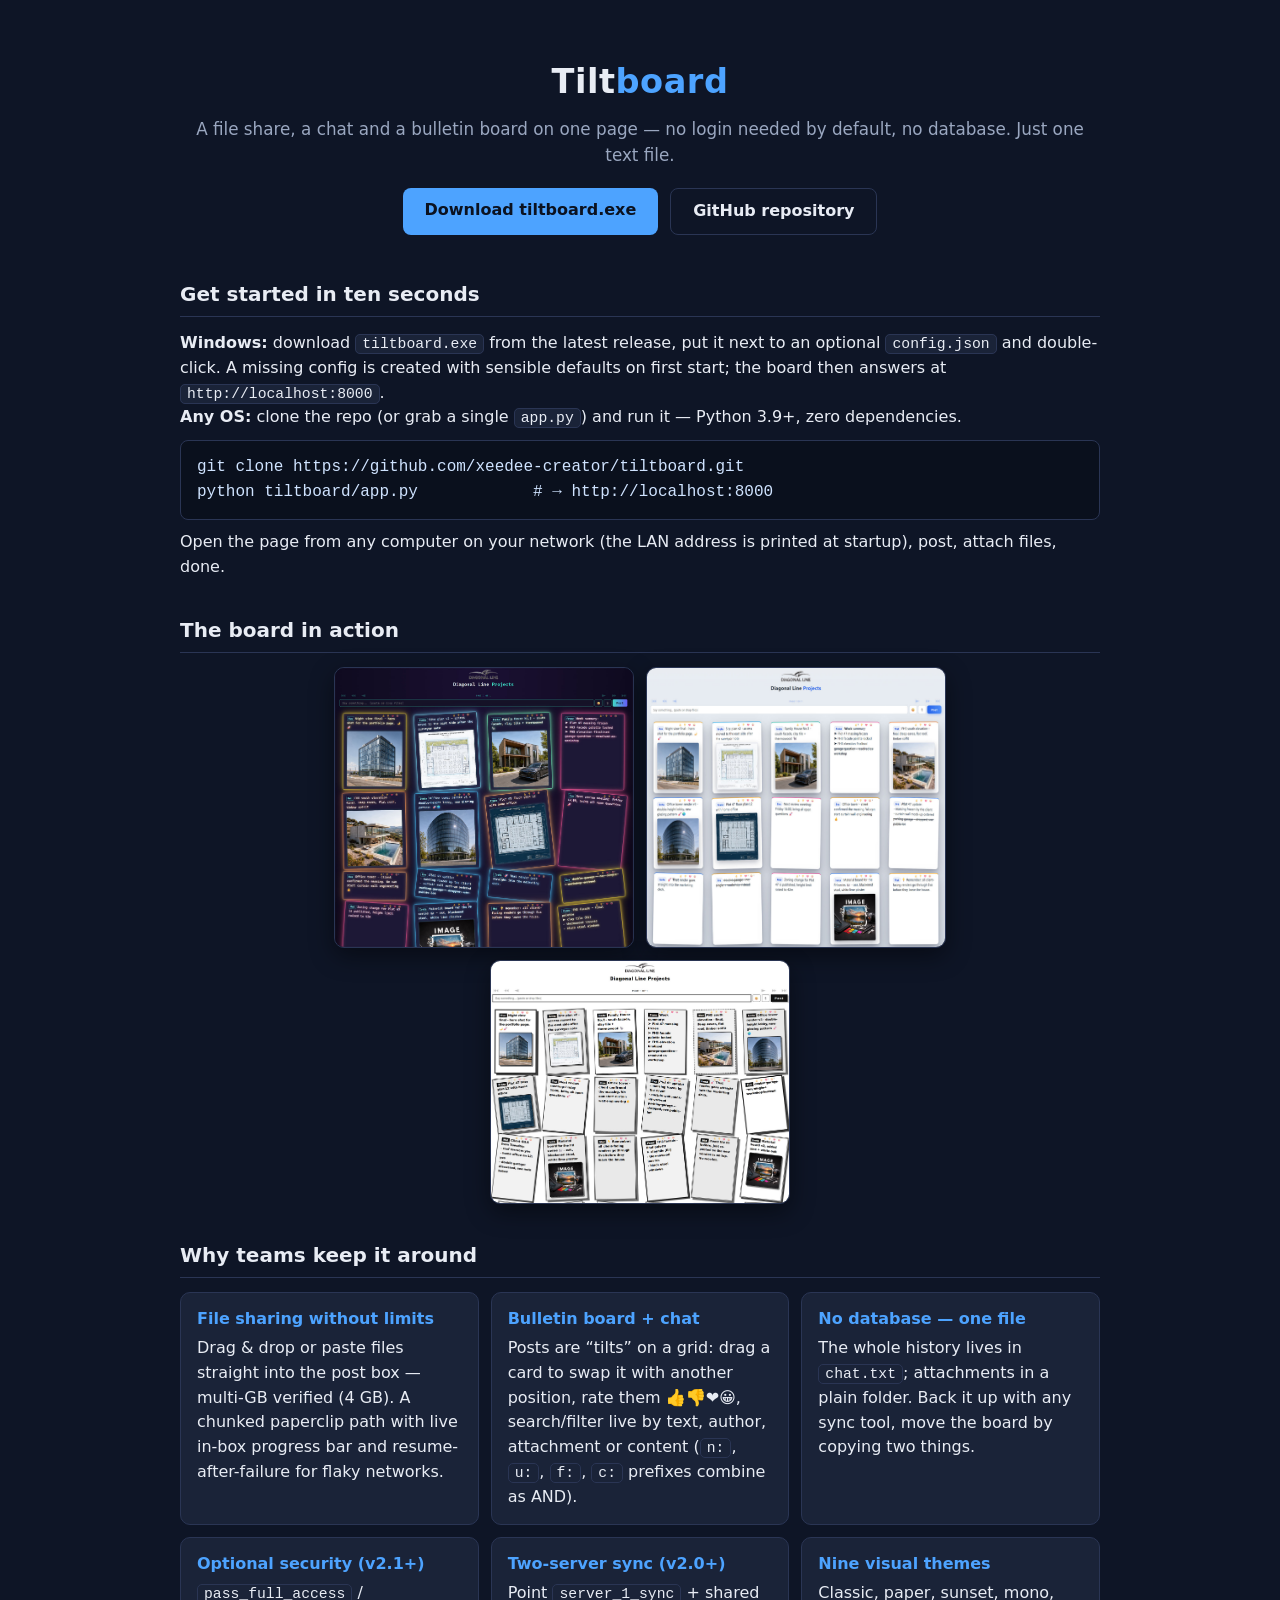
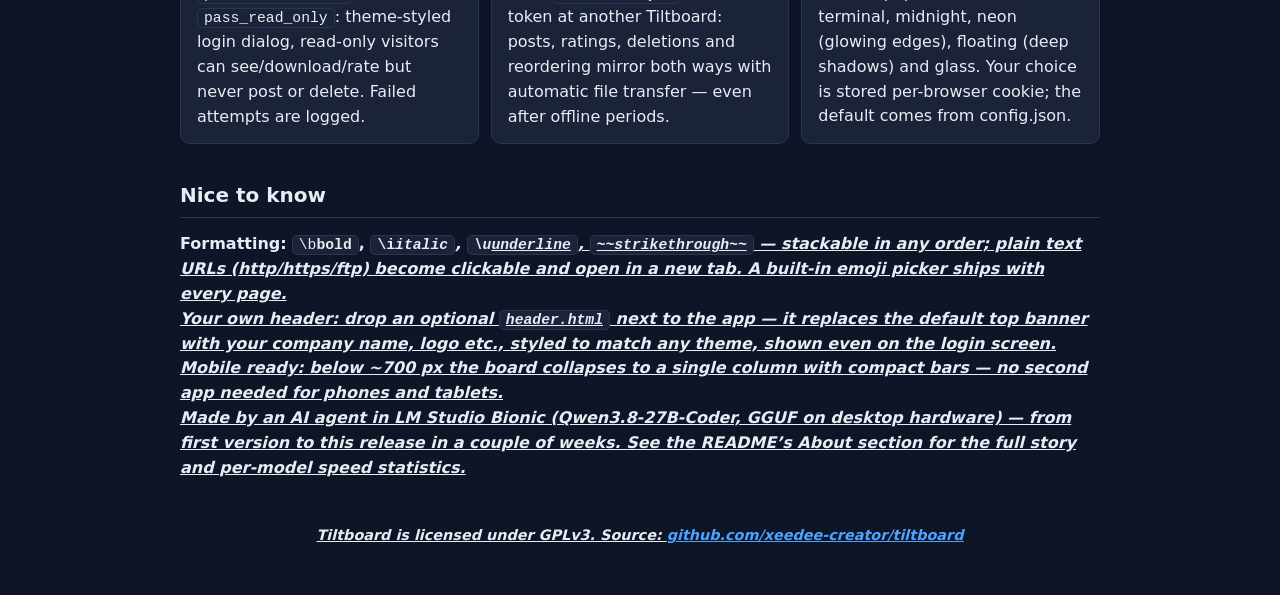
==== docs/index.html @ 09ac59cb "SEO landing page (docs/): index.html with meta/OG/canonical + robots.txt + sitemap.xml; screenshots " ====
<!DOCTYPE html>
<html lang="en">
<head>
<meta charset="utf-8">
<meta name="viewport" content="width=device-width, initial-scale=1">
<title>Tiltboard — File share, chat &amp; bulletin board on one page</title>
<meta name="description" content="Tiltboard is a self-hosted file sharing, chat and bulletin board in a single page: drag & drop uploads of multi-GB files, card ratings, nine visual themes, optional full/read-only login passwords and two-server repository synchronisation. No database — all history lives in one text file.">
<meta name="keywords" content="file sharing, chat, bulletin board, self-hosted, no database, python http server, drag and drop upload, big files, windows exe, image share, team collaboration, sync mirror">
<link rel="canonical" href="https://xeedee-creator.github.io/tiltboard/">
<meta property="og:type" content="website">
<meta property="og:title" content="Tiltboard — File share, chat &amp; bulletin board on one page">
<meta property="og:description" content="Self-hosted file sharing + chat + bulletin board with big-file uploads, ratings and server sync. No database — just one text file. Download the .exe or run app.py.">
<meta property="og:url" content="https://xeedee-creator.github.io/tiltboard/">
<meta property="og:image" content="https://xeedee-creator.github.io/tiltboard/screenshots/app_sample01.jpg">
<meta name="twitter:card" content="summary_large_image">
<link rel="icon" href="app_ico_48x48.png">
<style>
  :root { --bg:#0e1526; --panel:#1a2338; --text:#e8ecf4; --dim:#9aa7c0; --accent:#4da3ff; --border:#2a3554; }
  * { box-sizing:border-box; margin:0; padding:0; }
  body { font-family:"Segoe UI", system-ui, Arial, sans-serif; background:var(--bg); color:var(--text); line-height:1.55; }
  .wrap { max-width:960px; margin:0 auto; padding:24px 20px 48px; }
  header { text-align:center; padding:32px 0 8px; }
  h1 { font-size:2.1rem; letter-spacing:.5px; }
  h1 .board { color:var(--accent); }
  .tagline { color:var(--dim); margin-top:8px; font-size:1.05rem; }
  h2 { margin:36px 0 14px; font-size:1.25rem; border-bottom:1px solid var(--border); padding-bottom:6px; }
  p, li { color:var(--text); }
  ul.grid { list-style:none; display:grid; grid-template-columns:repeat(auto-fit,minmax(260px,1fr)); gap:12px; }
  ul.grid li { background:var(--panel); border:1px solid var(--border); border-radius:10px; padding:14px 16px; }
  ul.grid b { color:var(--accent); display:block; margin-bottom:4px; }
  .shots { display:flex; flex-wrap:wrap; gap:12px; justify-content:center; }
  .shots img { max-width:300px; width:100%; border-radius:10px; border:1px solid var(--border); box-shadow:0 8px 24px rgba(0,0,0,.45); }
  .cta { display:flex; gap:12px; justify-content:center; margin-top:20px; flex-wrap:wrap; }
  a.btn { text-decoration:none; font-weight:600; padding:10px 22px; border-radius:8px; background:var(--accent); color:#0b1220; }
  a.btn.alt { background:transparent; color:var(--text); border:1px solid var(--border); }
  code, pre { font-family:Consolas, monospace; }
  code { background:var(--panel); border:1px solid var(--border); padding:1px 6px; border-radius:5px; font-size:.92em; }
  pre { background:#0a101d; border:1px solid var(--border); border-radius:8px; padding:14px 16px; overflow-x:auto; margin:10px 0; color:#cfe3ff; }
  footer { text-align:center; color:var(--dim); margin-top:44px; font-size:.9rem; }
  a { color:var(--accent); }
</style>
</head>
<body>
<div class="wrap">

<header>
  <h1>Tilt<span class="board">board</span></h1>
  <p class="tagline">A file share, a chat and a bulletin board on one page — no login needed by default, no database. Just one text file.</p>
  <div class="cta">
    <a class="btn" href="https://github.com/xeedee-creator/tiltboard/releases/latest">Download tiltboard.exe</a>
    <a class="btn alt" href="https://github.com/xeedee-creator/tiltboard">GitHub repository</a>
  </div>
</header>

<section id="install">
  <h2>Get started in ten seconds</h2>
  <p><b>Windows:</b> download <code>tiltboard.exe</code> from the latest release, put it next to an optional <code>config.json</code> and double-click. A missing config is created with sensible defaults on first start; the board then answers at <code>http://localhost:8000</code>.</p>
  <p><b>Any OS:</b> clone the repo (or grab a single <code>app.py</code>) and run it — Python 3.9+, zero dependencies.</p>
<pre>git clone https://github.com/xeedee-creator/tiltboard.git
python tiltboard/app.py            # → http://localhost:8000</pre>
  <p>Open the page from any computer on your network (the LAN address is printed at startup), post, attach files, done.</p>
</section>

<section id="screens">
  <h2>The board in action</h2>
  <div class="shots">
    <img src="screenshots/app_sample01.jpg" alt="Tiltboard glass theme — architecture project board with attached blueprint images and ratings">
    <img src="screenshots/app_sample02.jpg" alt="Tiltboard neon theme — chat posts on a dark blue glowing grid">
    <img src="screenshots/app_sample03.jpg" alt="Tiltboard floating theme — cards with deep soft shadows over a silver-grey background">
  </div>
</section>

<section id="features">
  <h2>Why teams keep it around</h2>
  <ul class="grid">
    <li><b>File sharing without limits</b>Drag &amp; drop or paste files straight into the post box — multi-GB verified (4&nbsp;GB). A chunked paperclip path with live in-box progress bar and resume-after-failure for flaky networks.</li>
    <li><b>Bulletin board + chat</b>Posts are “tilts” on a grid: drag a card to swap it with another position, rate them 👍👎❤😀, search/filter live by text, author, attachment or content (<code>n:</code>, <code>u:</code>, <code>f:</code>, <code>c:</code> prefixes combine as AND).</li>
    <li><b>No database — one file</b>The whole history lives in <code>chat.txt</code>; attachments in a plain folder. Back it up with any sync tool, move the board by copying two things.</li>
    <li><b>Optional security (v2.1+)</b><code>pass_full_access</code> / <code>pass_read_only</code>: theme-styled login dialog, read-only visitors can see/download/rate but never post or delete. Failed attempts are logged.</li>
    <li><b>Two-server sync (v2.0+)</b>Point <code>server_1_sync</code> + shared token at another Tiltboard: posts, ratings, deletions and reordering mirror both ways with automatic file transfer — even after offline periods.</li>
    <li><b>Nine visual themes</b>Classic, paper, sunset, mono, terminal, midnight, neon (glowing edges), floating (deep shadows) and glass. Your choice is stored per-browser cookie; the default comes from config.json.</li>
  </ul>
</section>

<section id="details">
  <h2>Nice to know</h2>
  <p><b>Formatting:</b> <code>\b<b>bold</code>, <code>\i<i>italic</code>, <code>\u<u>underline</code>, <code>~~strikethrough~~</code> — stackable in any order; plain text URLs (http/https/ftp) become clickable and open in a new tab. A built-in emoji picker ships with every page.</p>
  <p><b>Your own header:</b> drop an optional <code>header.html</code> next to the app — it replaces the default top banner with your company name, logo etc., styled to match any theme, shown even on the login screen.</p>
  <p><b>Mobile ready:</b> below ~700&nbsp;px the board collapses to a single column with compact bars — no second app needed for phones and tablets.</p>
  <p><b>Made by an AI agent</b> in LM Studio Bionic (Qwen3.8-27B-Coder, GGUF on desktop hardware) — from first version to this release in a couple of weeks. See the README’s About section for the full story and per-model speed statistics.</p>
</section>

<footer>
  <p>Tiltboard is licensed under GPLv3. Source: <a href="https://github.com/xeedee-creator/tiltboard">github.com/xeedee-creator/tiltboard</a></p>
</footer>

</div>
</body>
</html>
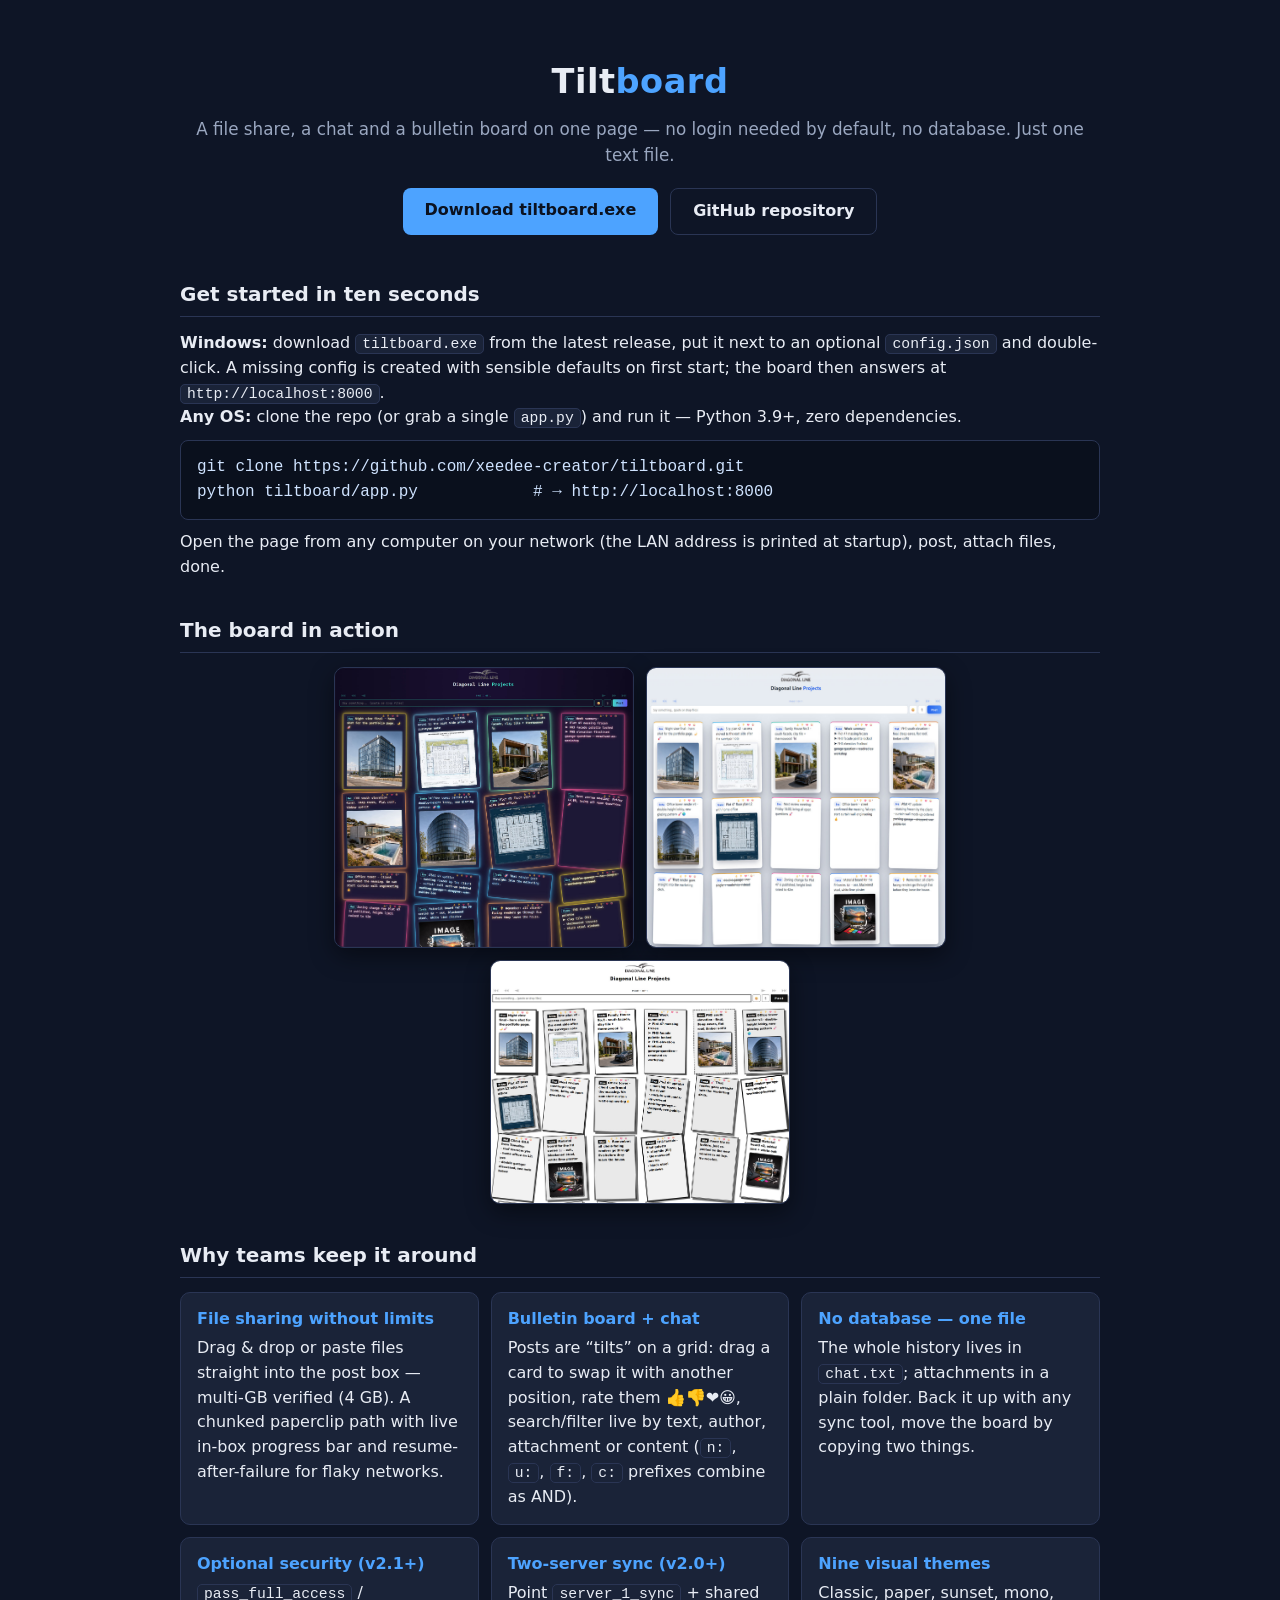
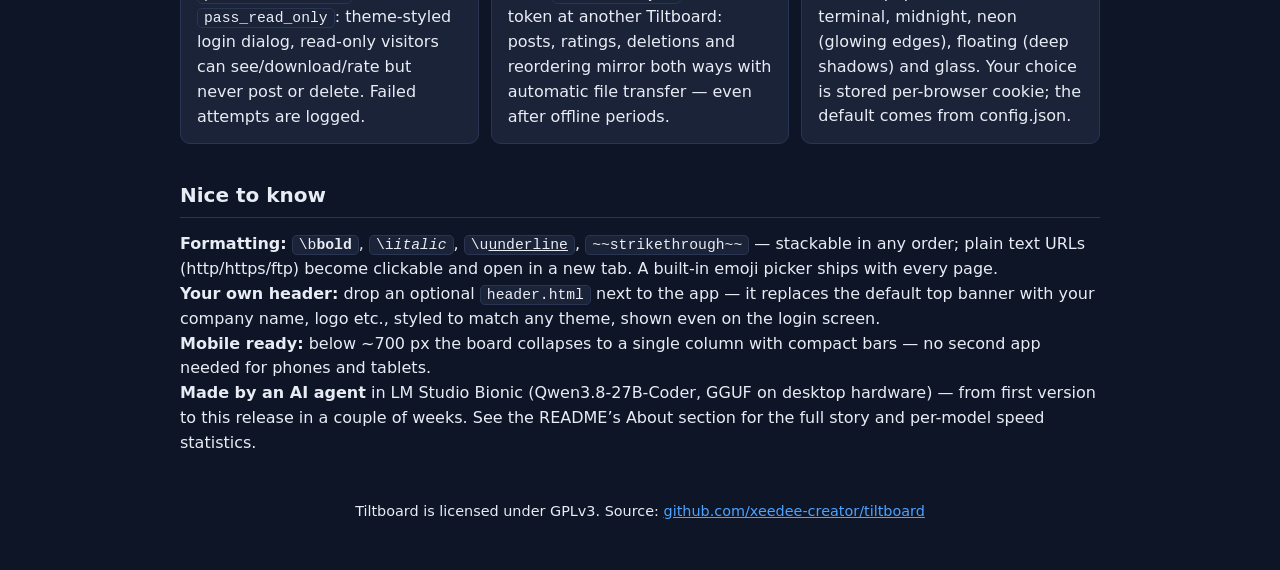
==== commit fbc83adf: "Fix missing closing tags in formatting line of landing page" ====
--- a/docs/index.html
+++ b/docs/index.html
@@ -84,7 +84,7 @@
 
 <section id="details">
   <h2>Nice to know</h2>
-  <p><b>Formatting:</b> <code>\b<b>bold</code>, <code>\i<i>italic</code>, <code>\u<u>underline</code>, <code>~~strikethrough~~</code> — stackable in any order; plain text URLs (http/https/ftp) become clickable and open in a new tab. A built-in emoji picker ships with every page.</p>
+  <p><b>Formatting:</b> <code>\b<b>bold</b></code>, <code>\i<i>italic</i></code>, <code>\u<u>underline</u></code>, <code>~~strikethrough~~</code> — stackable in any order; plain text URLs (http/https/ftp) become clickable and open in a new tab. A built-in emoji picker ships with every page.</p>
   <p><b>Your own header:</b> drop an optional <code>header.html</code> next to the app — it replaces the default top banner with your company name, logo etc., styled to match any theme, shown even on the login screen.</p>
   <p><b>Mobile ready:</b> below ~700&nbsp;px the board collapses to a single column with compact bars — no second app needed for phones and tablets.</p>
   <p><b>Made by an AI agent</b> in LM Studio Bionic (Qwen3.8-27B-Coder, GGUF on desktop hardware) — from first version to this release in a couple of weeks. See the README’s About section for the full story and per-model speed statistics.</p>
